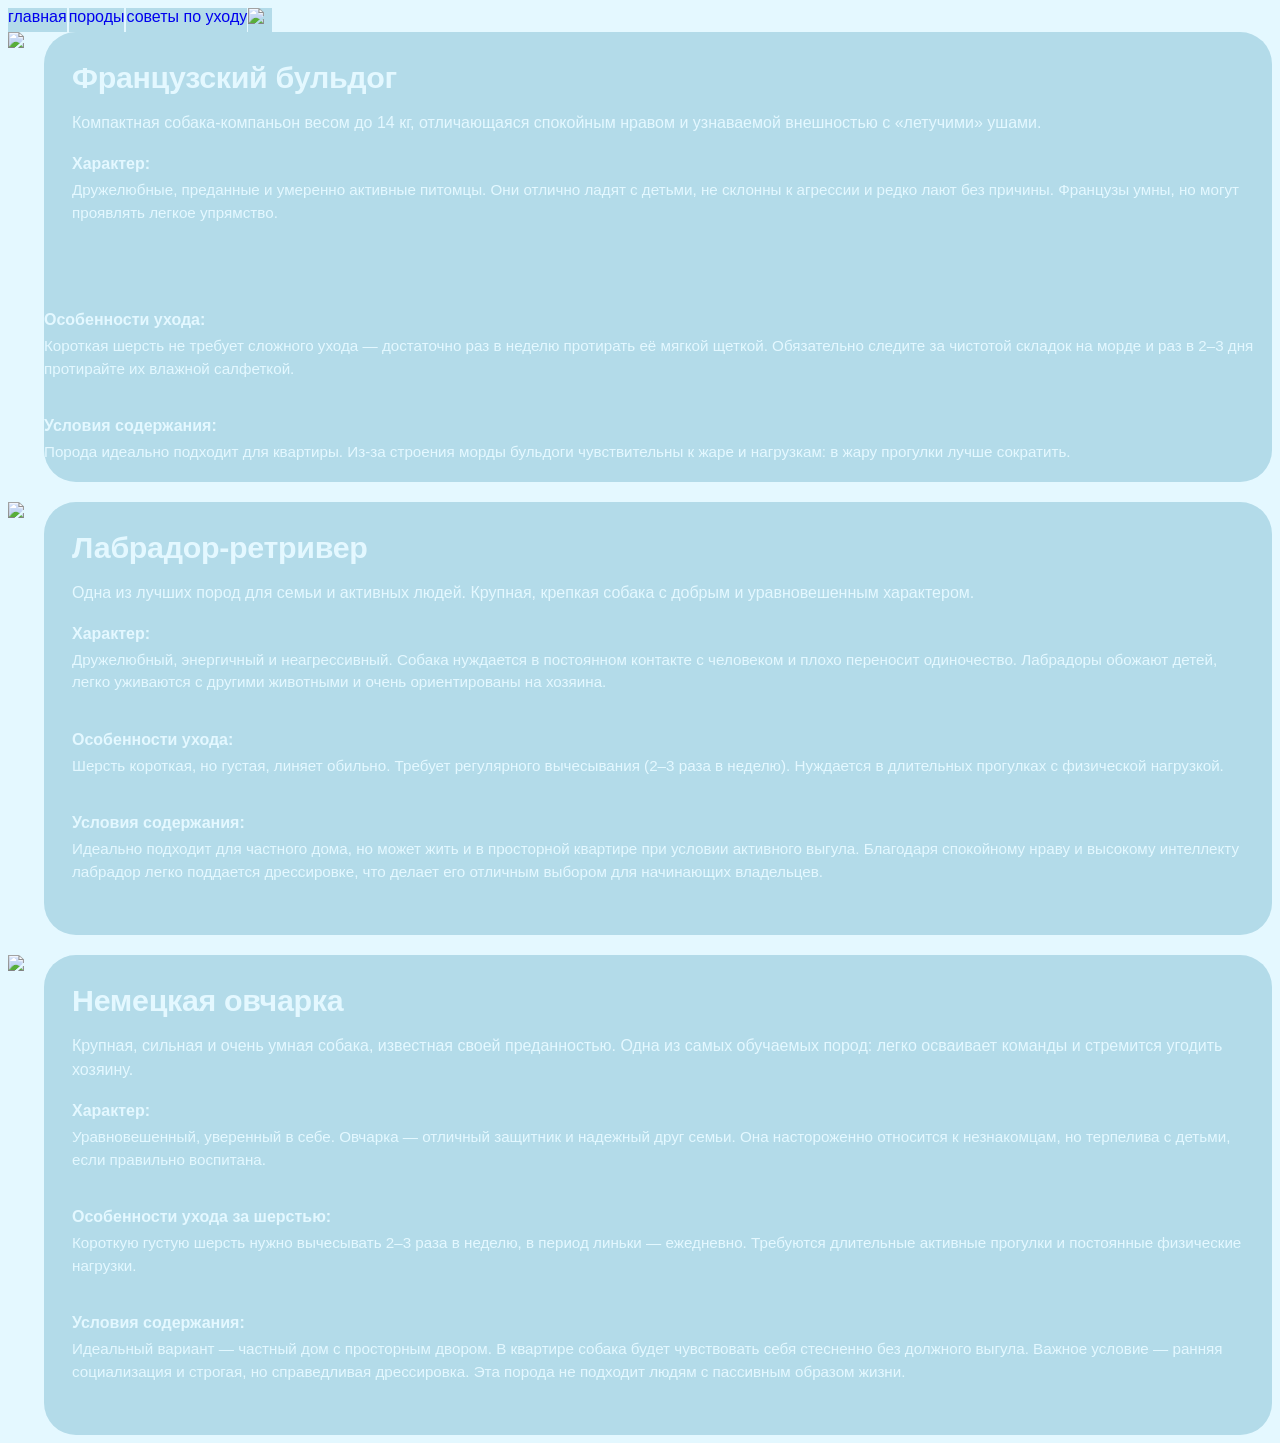
==== about.html @ 83ea0f70 "добавить проект" ====
<t=!DOCTYPE html>
<html>
<head>
	<link rel="stylesheet" type="text/css" href="style1.css">
	<meta charset="utf-8">
	<meta name="viewport" content="width=device-width, initial-scale=1">
	<title>dogoinfo</title>
</head>
<header>
	<div class="LINKE">
	<a href="index.html">главная<a/>
	<a href="about.html">породы<a/>
	<a href="contact.html">советы по уходу<a/>
	<div/>
	<div class="photoss">
	<img src="/home/user/Рабочий стол/шкулепа_уп01/sources/images/фон2.png">
	<div/>
</header>
<main>
    <div class="contycard">
<img src="/home/user/Рабочий стол/шкулепа_уп01/sources/images/franz.png">
 <div class="cards-container">
        <div class="breeds-grid">
            <div class="breed-card">
                <div class="card-content">
                    <div class="breed-name">Французский бульдог</div>
                    <div class="breed-description">
                        Компактная собака-компаньон весом до 14 кг, отличающаяся спокойным нравом и узнаваемой внешностью с «летучими» ушами.
                    </div>
                    
                    <div class="info-section">
                        <span class="info-label"> Характер:</span>
                        <div class="info-text">Дружелюбные, преданные и умеренно активные питомцы. Они отлично ладят с детьми, не склонны к агрессии и редко лают без причины. Французы умны, но могут проявлять легкое упрямство.</div>
                    </div>
                    </div>
                    <hr>
                    
                    <div class="info-section">
                        <span class="info-label"> Особенности ухода:</span>
                        <div class="info-text">Короткая шерсть не требует сложного ухода — достаточно раз в неделю протирать её мягкой щеткой. Обязательно следите за чистотой складок на морде и раз в 2–3 дня протирайте их влажной салфеткой.</div>
                    </div>
                    
                    <hr>
                    
                    <div class="info-section">
                        <span class="info-label"> Условия содержания:</span>
                        <div class="info-text">Порода идеально подходит для квартиры. Из-за строения морды бульдоги чувствительны к жаре и нагрузкам: в жару прогулки лучше сократить.</div>
                    </div>
                </div>
            </div>
</div>
<div class="contycard">
<img src="/home/user/Рабочий стол/шкулепа_уп01/sources/images/labrador.png">
  <div class="breed-card">
                <div class="card-content">
                    <div class="breed-name">Лабрадор-ретривер</div>
                    <div class="breed-description">
                        Одна из лучших пород для семьи и активных людей. Крупная, крепкая собака с добрым и уравновешенным характером.
                    </div>
                    
                    <div class="info-section">
                        <span class="info-label">Характер:</span>
                        <div class="info-text">Дружелюбный, энергичный и неагрессивный. Собака нуждается в постоянном контакте с человеком и плохо переносит одиночество. Лабрадоры обожают детей, легко уживаются с другими животными и очень ориентированы на хозяина.</div>
                    </div>
                    
                    <hr>	
                    
                    <div class="info-section">
                        <span class="info-label">Особенности ухода:</span>
                        <div class="info-text">Шерсть короткая, но густая, линяет обильно. Требует регулярного вычесывания (2–3 раза в неделю). Нуждается в длительных прогулках с физической нагрузкой.</div>
                    </div>
                    
                    <hr>
                    
                    <div class="info-section">
                        <span class="info-label">Условия содержания:</span>
                        <div class="info-text">Идеально подходит для частного дома, но может жить и в просторной квартире при условии активного выгула. Благодаря спокойному нраву и высокому интеллекту лабрадор легко поддается дрессировке, что делает его отличным выбором для начинающих владельцев.</div>
                    </div>
                </div>
            </div>
<div class="contycard">
 <img src="/home/user/Рабочий стол/шкулепа_уп01/sources/images/ovcfrka.png">
 <div class="breed-card">
                <div class="card-content">
                    <div class="breed-name">Немецкая овчарка</div>
                    <div class="breed-description">
                        Крупная, сильная и очень умная собака, известная своей преданностью. Одна из самых обучаемых пород: легко осваивает команды и стремится угодить хозяину.
                    </div>
                    
                    <div class="info-section">
                        <span class="info-label">Характер:</span>
                        <div class="info-text">Уравновешенный, уверенный в себе. Овчарка — отличный защитник и надежный друг семьи. Она настороженно относится к незнакомцам, но терпелива с детьми, если правильно воспитана.</div>
                    </div>
                    
                    <hr>
                    
                    <div class="info-section">
                        <span class="info-label">Особенности ухода за шерстью:</span>
                        <div class="info-text">Короткую густую шерсть нужно вычесывать 2–3 раза в неделю, в период линьки — ежедневно. Требуются длительные активные прогулки и постоянные физические нагрузки.</div>
                    </div>
                    
                    <hr>
                    
                    <div class="info-section">
                        <span class="info-label">Условия содержания:</span>
                        <div class="info-text">Идеальный вариант — частный дом с просторным двором. В квартире собака будет чувствовать себя стесненно без должного выгула. Важное условие — ранняя социализация и строгая, но справедливая дрессировка. Эта порода не подходит людям с пассивным образом жизни.</div>
                    </div>
                </div>
            </div>
        </div>
    </div>
</main>
<footer>
	<footer/>

<body class="fon1">

</body>
</html>
---- style1.css ----
.LINKE {
    color: skyblue; 
    text-decoration: none;
}
.LINKE  a:visited {
    color:black;
    text-decoration: none;
}
.LINKE a:hover {
    color: rgba(135, 194, 243, 0.966); 
    text-decoration: none; 
}
.fon {
    background-color: #E4F8FF;
 background-image:url('/home/user/Рабочий стол/шкулепа_уп01/sources/images/фон.png');
  background-size: cover; 
  background-size: contain;  
  background-size: 100% 100%
}
.fon1 {
     background-color: #E4F8FF;
}
 a {
    background-color:#B3DBE9;
    font-family: helvetica;
    text-decoration: none;
}  
.LINKE {
    display:flex;
    gap: 1px;
}
.photoss {
  display:flex;
   width:24px; height: 24px;   
}
.всё {
 margin: 0;
    height: 100vh;
    display: flex;
    justify-content: center;  
    align-items: center;
}
    

        /* контейнер для карточек */
.cards-container {
 max-width: 1400px;
 margin: 0 auto;
 }


        /* стиль карточки */
        .breed-card {
            background: #B3DBE9;
            border-radius: 32px;
            overflow: hidden;
            transition: all 0.3s ease;
        }

        .card-content {
            padding: 28px 28px 34px;
        }

        .breed-name {
            font-size: 1.9rem;
            font-weight: 800;
            color: #E4F8FF;
            margin-bottom: 16px;
            letter-spacing: -0.3px;
        }

        .breed-description {
            font-size: 1rem;
            color: #E4F8FF;
            line-height: 1.5;
            margin-bottom: 20px;
            font-weight: 500;
        }

        .info-section {
            margin: 18px 0;
        }

        .info-label {
            color: #E4F8FF;
            font-weight: 700;
            font-size: 1rem;
            display: block;
            margin-bottom: 6px;
        }

        .info-text {
            color: #E4F8FF;
            line-height: 1.48;
            font-size: 0.95rem;
        }

        hr {
            margin: 16px 0;
            border: none;
            height: 1px;
            background: #B3DBE9;
        }

.contycard {
  display: flex;
  flex-wrap: wrap; 
  gap: 20px;       
}
.cards-container {
  flex: 1;         
  min-width: 200px; 
}
.breed-card {
  flex: 1;         
  min-width: 200px; 
}
.conew {
    background-color:#B3DBE9;
    font-family: helvetica;
    text-decoration: none;
}  
.conew {
 display: grid;
  grid-template-columns: repeat(3, auto);
  gap: 50px;
  list-style: none;
  padding: 0;
  margin: 0;
}

.po {
    list-style: none;
    padding: 100px;
    margin: 0;
    width: 100%;
    background-color: #B3DBE9;
    box-sizing: border-box; 
  }
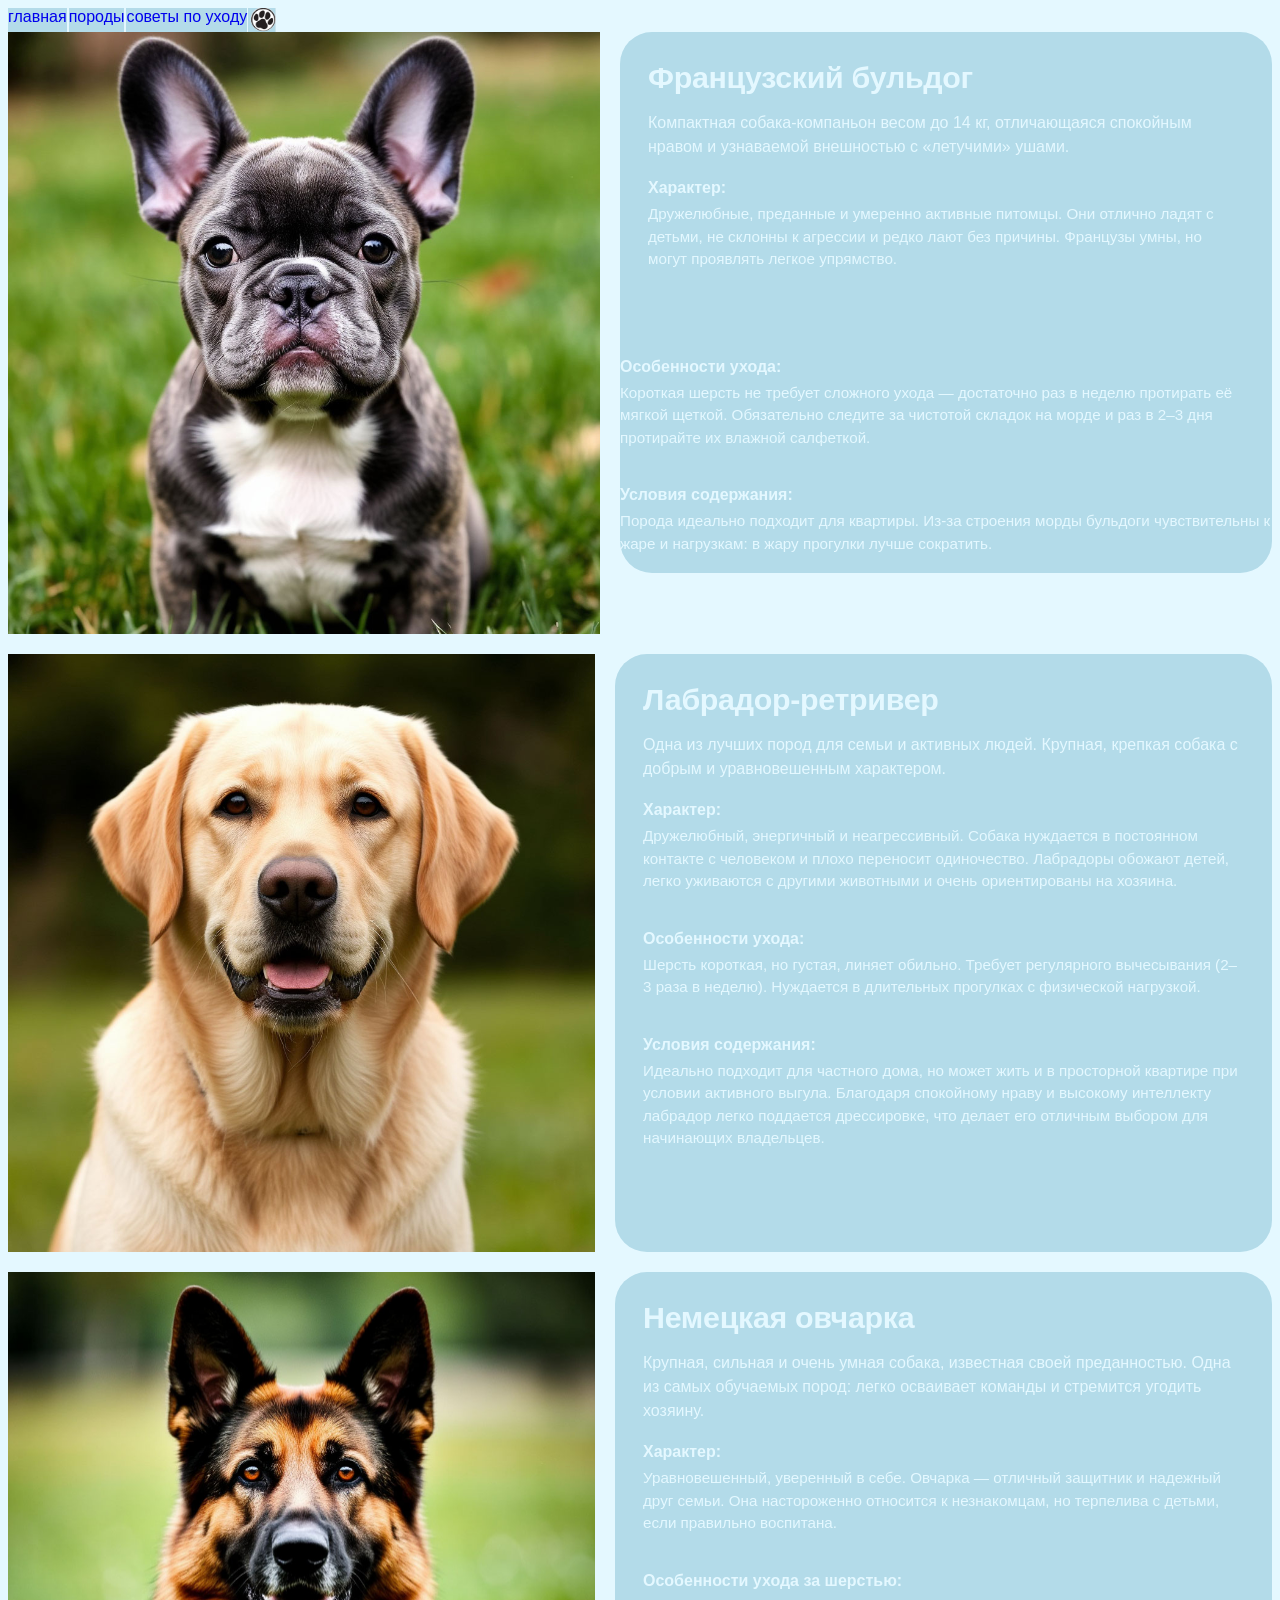
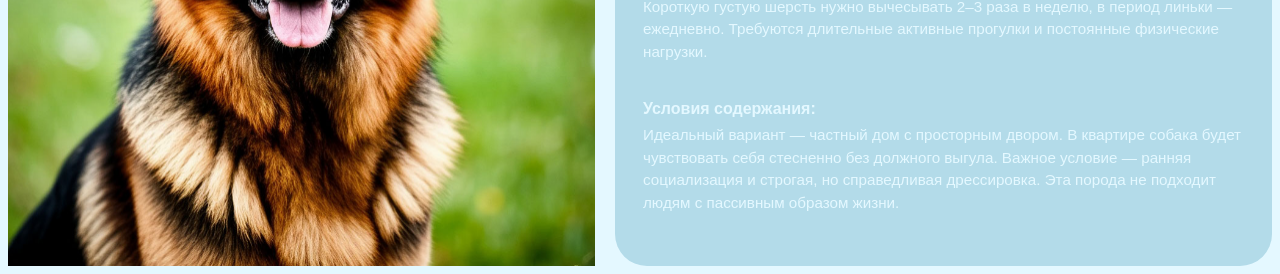
==== commit 6068d6d4: "Add files via upload" ====
--- a/about.html
+++ b/about.html
@@ -13,12 +13,12 @@
 	<a href="contact.html">советы по уходу<a/>
 	<div/>
 	<div class="photoss">
-	<img src="/home/user/Рабочий стол/шкулепа_уп01/sources/images/фон2.png">
+	<img src="фон2.png">
 	<div/>
 </header>
 <main>
     <div class="contycard">
-<img src="/home/user/Рабочий стол/шкулепа_уп01/sources/images/franz.png">
+<img src="franz.png">
  <div class="cards-container">
         <div class="breeds-grid">
             <div class="breed-card">
@@ -50,7 +50,7 @@
             </div>
 </div>
 <div class="contycard">
-<img src="/home/user/Рабочий стол/шкулепа_уп01/sources/images/labrador.png">
+<img src="labrador.png">
   <div class="breed-card">
                 <div class="card-content">
                     <div class="breed-name">Лабрадор-ретривер</div>
@@ -79,7 +79,7 @@
                 </div>
             </div>
 <div class="contycard">
- <img src="/home/user/Рабочий стол/шкулепа_уп01/sources/images/ovcfrka.png">
+ <img src="ovcfrka.png">
  <div class="breed-card">
                 <div class="card-content">
                     <div class="breed-name">Немецкая овчарка</div>
--- a/style1.css
+++ b/style1.css
@@ -12,7 +12,7 @@
 }
 .fon {
     background-color: #E4F8FF;
- background-image:url('/home/user/Рабочий стол/шкулепа_уп01/sources/images/фон.png');
+ background-image:url('/home/user/Рабочий стол/шкулепа_уп01 (3)/шкулепа_уп01/sources/images/фон.png');
   background-size: cover; 
   background-size: contain;  
   background-size: 100% 100%
